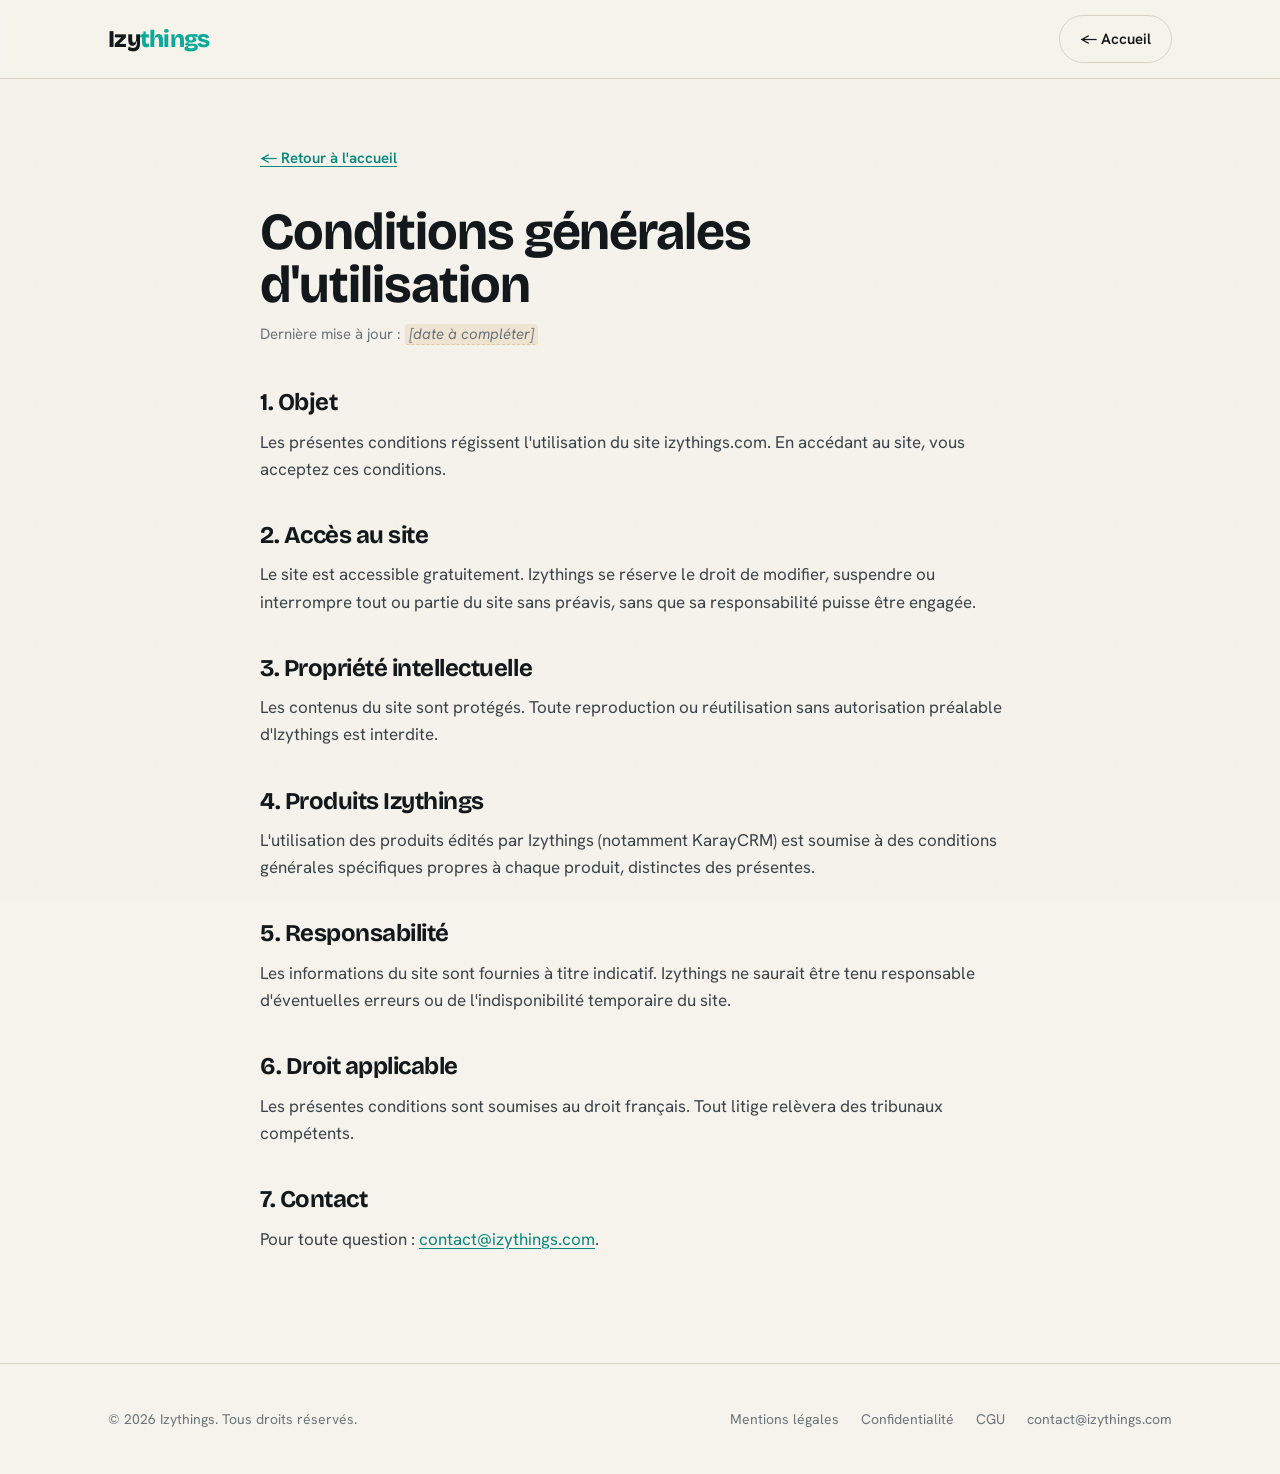
==== cgu.html @ da50618d "Add files via upload" ====
<!DOCTYPE html>
<html lang="fr">
<head>
  <meta charset="UTF-8" />
  <meta name="viewport" content="width=device-width, initial-scale=1.0" />
  <title>Conditions générales d'utilisation — Izythings</title>
  <meta name="description" content="Conditions générales d'utilisation du site Izythings." />
  <meta name="robots" content="index, follow" />
  <link rel="canonical" href="https://izythings.com/cgu.html" />
  <link rel="preconnect" href="https://fonts.googleapis.com" />
  <link rel="preconnect" href="https://fonts.gstatic.com" crossorigin />
  <link href="https://fonts.googleapis.com/css2?family=Bricolage+Grotesque:opsz,wght@12..96,700;12..96,800&family=Hanken+Grotesk:wght@400;500;600;700&display=swap" rel="stylesheet" />
  <link rel="stylesheet" href="styles.css" />
</head>
<body>
  <header id="site-header" class="scrolled">
    <div class="wrap nav">
      <a href="index.html" class="brand">Izy<span>things</span></a>
      <nav class="nav-links" aria-label="Navigation principale">
        <a class="btn btn-ghost" href="index.html">← Accueil</a>
      </nav>
    </div>
  </header>

  <main class="wrap legal">
    <a class="back" href="index.html">← Retour à l'accueil</a>
    <h1>Conditions générales d'utilisation</h1>
    <p class="updated">Dernière mise à jour : <span class="ph">[date à compléter]</span></p>

    <h2>1. Objet</h2>
    <p>Les présentes conditions régissent l'utilisation du site izythings.com. En accédant au site, vous acceptez ces conditions.</p>

    <h2>2. Accès au site</h2>
    <p>Le site est accessible gratuitement. Izythings se réserve le droit de modifier, suspendre ou interrompre tout ou partie du site sans préavis, sans que sa responsabilité puisse être engagée.</p>

    <h2>3. Propriété intellectuelle</h2>
    <p>Les contenus du site sont protégés. Toute reproduction ou réutilisation sans autorisation préalable d'Izythings est interdite.</p>

    <h2>4. Produits Izythings</h2>
    <p>L'utilisation des produits édités par Izythings (notamment KarayCRM) est soumise à des conditions générales spécifiques propres à chaque produit, distinctes des présentes.</p>

    <h2>5. Responsabilité</h2>
    <p>Les informations du site sont fournies à titre indicatif. Izythings ne saurait être tenu responsable d'éventuelles erreurs ou de l'indisponibilité temporaire du site.</p>

    <h2>6. Droit applicable</h2>
    <p>Les présentes conditions sont soumises au droit français. Tout litige relèvera des tribunaux compétents.</p>

    <h2>7. Contact</h2>
    <p>Pour toute question : <a href="mailto:contact@izythings.com">contact@izythings.com</a>.</p>
  </main>

  <footer>
    <div class="wrap foot-grid">
      <span class="copy">© 2026 Izythings. Tous droits réservés.</span>
      <nav class="foot-links" aria-label="Liens légaux">
        <a href="mentions-legales.html">Mentions légales</a>
        <a href="confidentialite.html">Confidentialité</a>
        <a href="cgu.html">CGU</a>
        <a href="mailto:contact@izythings.com">contact@izythings.com</a>
      </nav>
    </div>
  </footer>
</body>
</html>
---- styles.css ----
/* ============================================================
   Izythings — feuille de style partagée
   ============================================================ */

:root {
  --paper: #F6F3EC;
  --paper-2: #EFEBE1;
  --ink: #12181C;
  --ink-soft: #3A434A;
  --ink-faint: #6B747B;
  --turquoise: #0BA99A;
  --turquoise-deep: #07897D;
  --sand: #E4C9A0;
  --line: #D9D2C4;
  --white: #FFFFFF;
  --shadow: 0 1px 2px rgba(18,24,28,.04), 0 12px 32px -12px rgba(18,24,28,.16);
  --maxw: 1120px;
}

* { margin: 0; padding: 0; box-sizing: border-box; }

html { scroll-behavior: smooth; }

body {
  background: var(--paper);
  color: var(--ink);
  font-family: "Hanken Grotesk", system-ui, sans-serif;
  font-size: 18px;
  line-height: 1.6;
  -webkit-font-smoothing: antialiased;
  text-rendering: optimizeLegibility;
  overflow-x: hidden;
}

/* subtle paper grain */
body::before {
  content: "";
  position: fixed;
  inset: 0;
  pointer-events: none;
  z-index: 1;
  opacity: .035;
  background-image: url("data:image/svg+xml,%3Csvg xmlns='http://www.w3.org/2000/svg' width='120' height='120'%3E%3Cfilter id='n'%3E%3CfeTurbulence type='fractalNoise' baseFrequency='.9' numOctaves='2'/%3E%3C/filter%3E%3Crect width='100%25' height='100%25' filter='url(%23n)'/%3E%3C/svg%3E");
}

h1, h2, h3 {
  font-family: "Bricolage Grotesque", "Hanken Grotesk", sans-serif;
  font-weight: 700;
  line-height: 1.02;
  letter-spacing: -0.02em;
}

a { color: inherit; text-decoration: none; }

.wrap { max-width: var(--maxw); margin: 0 auto; padding: 0 28px; position: relative; z-index: 2; }

/* ---------- Header ---------- */
header {
  position: sticky; top: 0; z-index: 50;
  backdrop-filter: saturate(140%) blur(8px);
  background: rgba(246,243,236,0);
  transition: background .3s ease, border-color .3s ease;
  border-bottom: 1px solid transparent;
}
header.scrolled {
  background: rgba(246,243,236,.82);
  border-bottom: 1px solid var(--line);
}
.nav { display: flex; align-items: center; justify-content: space-between; height: 78px; }
.brand { font-family: "Bricolage Grotesque", sans-serif; font-weight: 800; font-size: 24px; letter-spacing: -0.03em; }
.brand span { color: var(--turquoise); }
.nav-links { display: flex; align-items: center; gap: 30px; }
.nav-links a.lnk { font-size: 15px; color: var(--ink-soft); transition: color .2s; }
.nav-links a.lnk:hover { color: var(--ink); }

.btn {
  display: inline-flex; align-items: center; gap: 8px;
  font-weight: 600; font-size: 15px;
  padding: 11px 20px; border-radius: 999px;
  transition: transform .15s ease, background .2s ease, box-shadow .2s;
  cursor: pointer; border: 1px solid transparent;
}
.btn-primary { background: var(--ink); color: var(--paper); }
.btn-primary:hover { transform: translateY(-2px); box-shadow: 0 10px 24px -10px rgba(18,24,28,.5); }
.btn-accent { background: var(--turquoise); color: #fff; }
.btn-accent:hover { background: var(--turquoise-deep); transform: translateY(-2px); }
.btn-ghost { background: transparent; color: var(--ink); border-color: var(--line); }
.btn-ghost:hover { border-color: var(--ink); }

@media (max-width: 720px) { .nav-links a.lnk { display: none; } }

/* ---------- Hero ---------- */
.hero { position: relative; padding: 92px 0 84px; overflow: hidden; }
.hero-contours {
  position: absolute; top: -60px; right: -180px; width: 760px; max-width: 90vw;
  color: var(--turquoise); opacity: .16; z-index: 0; pointer-events: none;
}
.eyebrow {
  display: inline-flex; align-items: center; gap: 9px;
  font-size: 13px; font-weight: 600; letter-spacing: .14em; text-transform: uppercase;
  color: var(--turquoise-deep); margin-bottom: 26px;
}
.eyebrow::before { content: ""; width: 26px; height: 1px; background: var(--turquoise); display: inline-block; }
.hero h1 { font-size: clamp(42px, 7vw, 82px); max-width: 16ch; }
.hero h1 em { font-style: normal; color: var(--turquoise); }
.hero p.lead { font-size: clamp(18px, 2.2vw, 22px); color: var(--ink-soft); max-width: 56ch; margin-top: 28px; }
.hero-cta { display: flex; flex-wrap: wrap; gap: 14px; margin-top: 40px; }

/* staggered load */
.reveal { opacity: 0; transform: translateY(16px); animation: rise .8s cubic-bezier(.2,.7,.2,1) forwards; }
.d1 { animation-delay: .05s; } .d2 { animation-delay: .15s; } .d3 { animation-delay: .25s; }
.d4 { animation-delay: .35s; } .d5 { animation-delay: .45s; }
@keyframes rise { to { opacity: 1; transform: none; } }
@media (prefers-reduced-motion: reduce) { .reveal { animation: none; opacity: 1; transform: none; } html { scroll-behavior: auto; } }

/* ---------- Sections ---------- */
section { position: relative; }
.section-pad { padding: 84px 0; }
.section-head { max-width: 60ch; margin-bottom: 52px; }
.section-head .eyebrow { margin-bottom: 18px; }
.section-head h2 { font-size: clamp(30px, 4vw, 46px); }
.section-head p { color: var(--ink-soft); margin-top: 16px; }

/* values */
.values { display: grid; grid-template-columns: repeat(3, 1fr); gap: 26px; }
.value { background: var(--white); border: 1px solid var(--line); border-radius: 20px; padding: 30px; box-shadow: var(--shadow); }
.value .ico { width: 46px; height: 46px; border-radius: 12px; display: grid; place-items: center; background: var(--paper-2); color: var(--turquoise-deep); margin-bottom: 20px; }
.value h3 { font-size: 21px; margin-bottom: 10px; }
.value p { font-size: 16px; color: var(--ink-soft); }
@media (max-width: 860px) { .values { grid-template-columns: 1fr; } }

/* products */
.products { display: grid; grid-template-columns: repeat(2, 1fr); gap: 26px; }
.product {
  position: relative; background: var(--white); border: 1px solid var(--line);
  border-radius: 22px; padding: 34px; box-shadow: var(--shadow);
  display: flex; flex-direction: column; transition: transform .2s ease, box-shadow .2s ease;
}
.product:hover { transform: translateY(-4px); box-shadow: 0 1px 2px rgba(18,24,28,.04), 0 24px 50px -18px rgba(18,24,28,.28); }
.product.soon { background: var(--paper-2); box-shadow: none; }
.product-top { display: flex; align-items: center; justify-content: space-between; gap: 12px; margin-bottom: 16px; }
.product h3 { font-size: 28px; }
.badge { font-size: 12px; font-weight: 700; letter-spacing: .06em; text-transform: uppercase; padding: 5px 11px; border-radius: 999px; white-space: nowrap; }
.badge-live { background: rgba(11,169,154,.14); color: var(--turquoise-deep); }
.badge-soon { background: rgba(18,24,28,.07); color: var(--ink-faint); }
.product .tag { font-weight: 600; font-size: 17px; margin-bottom: 10px; }
.product .desc { font-size: 16px; color: var(--ink-soft); margin-bottom: 26px; }
.product .foot { margin-top: auto; }
.product .more { display: inline-flex; align-items: center; gap: 8px; font-weight: 600; color: var(--turquoise-deep); }
.product .more svg { transition: transform .2s ease; }
.product:hover .more svg { transform: translateX(4px); }
.product .more.disabled { color: var(--ink-faint); cursor: default; }
@media (max-width: 760px) { .products { grid-template-columns: 1fr; } }

/* about */
.about { background: var(--ink); color: var(--paper); border-radius: 28px; padding: clamp(36px, 6vw, 72px); position: relative; overflow: hidden; }
.about .eyebrow { color: var(--sand); }
.about .eyebrow::before { background: var(--sand); }
.about h2 { font-size: clamp(28px, 4vw, 44px); max-width: 18ch; }
.about p { color: #C7CBC9; max-width: 60ch; margin-top: 22px; font-size: 18px; }
.about-contours { position: absolute; bottom: -220px; left: -120px; width: 560px; color: var(--turquoise); opacity: .18; }

/* contact */
.contact { text-align: center; padding: 96px 0; }
.contact h2 { font-size: clamp(32px, 5vw, 56px); }
.contact p { color: var(--ink-soft); margin: 18px auto 34px; max-width: 48ch; }

/* footer */
footer { border-top: 1px solid var(--line); padding: 44px 0; }
.foot-grid { display: flex; flex-wrap: wrap; gap: 18px; align-items: center; justify-content: space-between; }
.foot-links { display: flex; flex-wrap: wrap; gap: 22px; }
.foot-links a { font-size: 14px; color: var(--ink-faint); transition: color .2s; }
.foot-links a:hover { color: var(--ink); }
.copy { font-size: 14px; color: var(--ink-faint); }

/* ---------- Legal pages ---------- */
.legal { padding: 64px 0 96px; max-width: 760px; }
.legal .back { font-size: 15px; color: var(--turquoise-deep); font-weight: 600; display: inline-flex; gap: 7px; align-items: center; margin-bottom: 36px; }
.legal h1 { font-size: clamp(34px, 5vw, 52px); margin-bottom: 10px; }
.legal .updated { color: var(--ink-faint); font-size: 15px; margin-bottom: 44px; }
.legal h2 { font-size: 24px; margin: 40px 0 14px; }
.legal p, .legal li { color: var(--ink-soft); font-size: 17px; margin-bottom: 14px; }
.legal ul { padding-left: 22px; }
.legal a { color: var(--turquoise-deep); text-decoration: underline; text-underline-offset: 3px; }
.ph { background: rgba(228,201,160,.35); border-bottom: 1px dashed var(--sand); padding: 0 4px; border-radius: 3px; font-style: italic; }
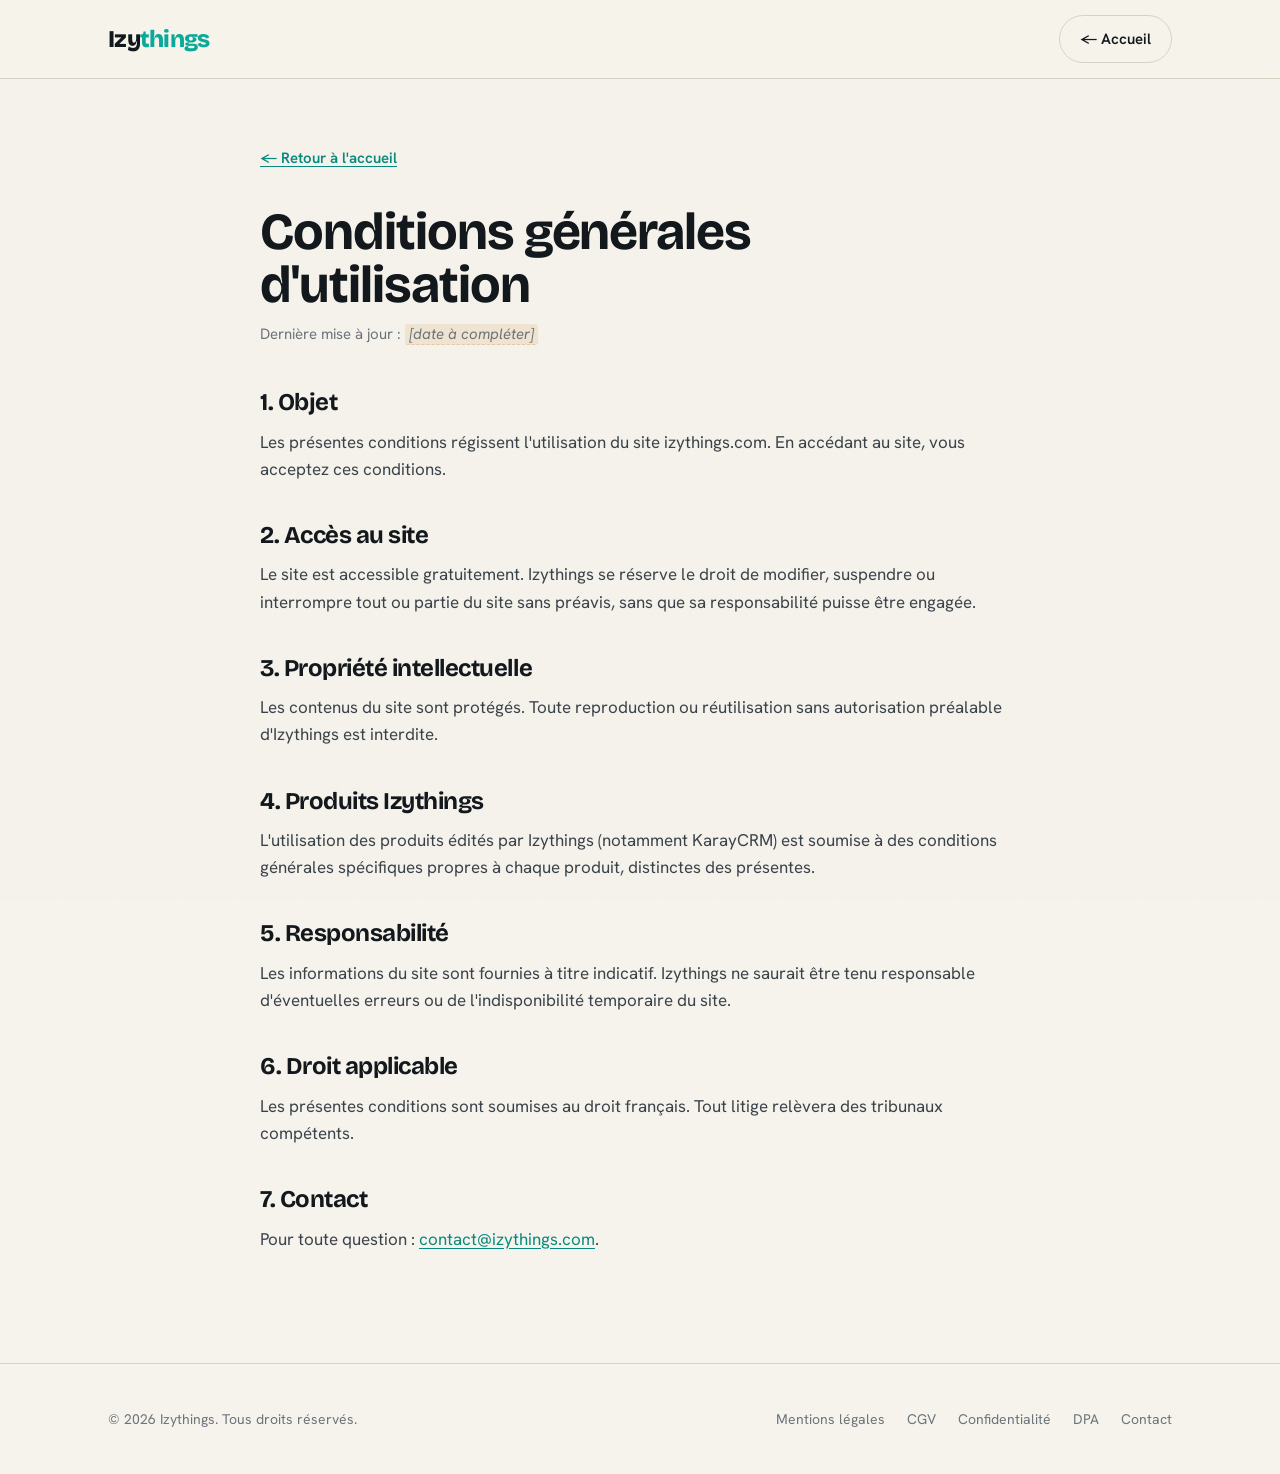
==== commit 8a3f5d00: "Add CGV and DPA pages, complete legal hub with real Kbis data - Fill mentions-legales with real SIRE" ====
--- a/cgu.html
+++ b/cgu.html
@@ -54,9 +54,10 @@
       <span class="copy">© 2026 Izythings. Tous droits réservés.</span>
       <nav class="foot-links" aria-label="Liens légaux">
         <a href="mentions-legales.html">Mentions légales</a>
+        <a href="cgv.html">CGV</a>
         <a href="confidentialite.html">Confidentialité</a>
-        <a href="cgu.html">CGU</a>
-        <a href="mailto:contact@izythings.com">contact@izythings.com</a>
+        <a href="dpa.html">DPA</a>
+        <a href="mailto:contact@izythings.com">Contact</a>
       </nav>
     </div>
   </footer>
--- a/styles.css
+++ b/styles.css
@@ -130,6 +130,9 @@
 @media (max-width: 860px) { .values { grid-template-columns: 1fr; } }
 
 /* products */
+.product-intro { margin-bottom: 52px; }
+.product-intro .section-head { margin-bottom: 0; }
+.product-intro .btn { margin-top: 26px; }
 .products { display: grid; grid-template-columns: repeat(2, 1fr); gap: 26px; }
 .product {
   position: relative; background: var(--white); border: 1px solid var(--line);
@@ -150,7 +153,9 @@
 .product .more svg { transition: transform .2s ease; }
 .product:hover .more svg { transform: translateX(4px); }
 .product .more.disabled { color: var(--ink-faint); cursor: default; }
-@media (max-width: 760px) { .products { grid-template-columns: 1fr; } }
+@media (max-width: 760px) {
+  .products { grid-template-columns: 1fr; }
+}
 
 /* about */
 .about { background: var(--ink); color: var(--paper); border-radius: 28px; padding: clamp(36px, 6vw, 72px); position: relative; overflow: hidden; }
@@ -183,3 +188,9 @@
 .legal ul { padding-left: 22px; }
 .legal a { color: var(--turquoise-deep); text-decoration: underline; text-underline-offset: 3px; }
 .ph { background: rgba(228,201,160,.35); border-bottom: 1px dashed var(--sand); padding: 0 4px; border-radius: 3px; font-style: italic; }
+
+/* Legal tables */
+.legal table { width: 100%; border-collapse: collapse; margin-bottom: 20px; font-size: 15px; }
+.legal th { background: var(--paper-2); font-weight: 600; text-align: left; padding: 10px 14px; border: 1px solid var(--line); color: var(--ink); }
+.legal td { padding: 10px 14px; border: 1px solid var(--line); color: var(--ink-soft); vertical-align: top; }
+.legal tr:nth-child(even) td { background: rgba(246,243,236,.5); }
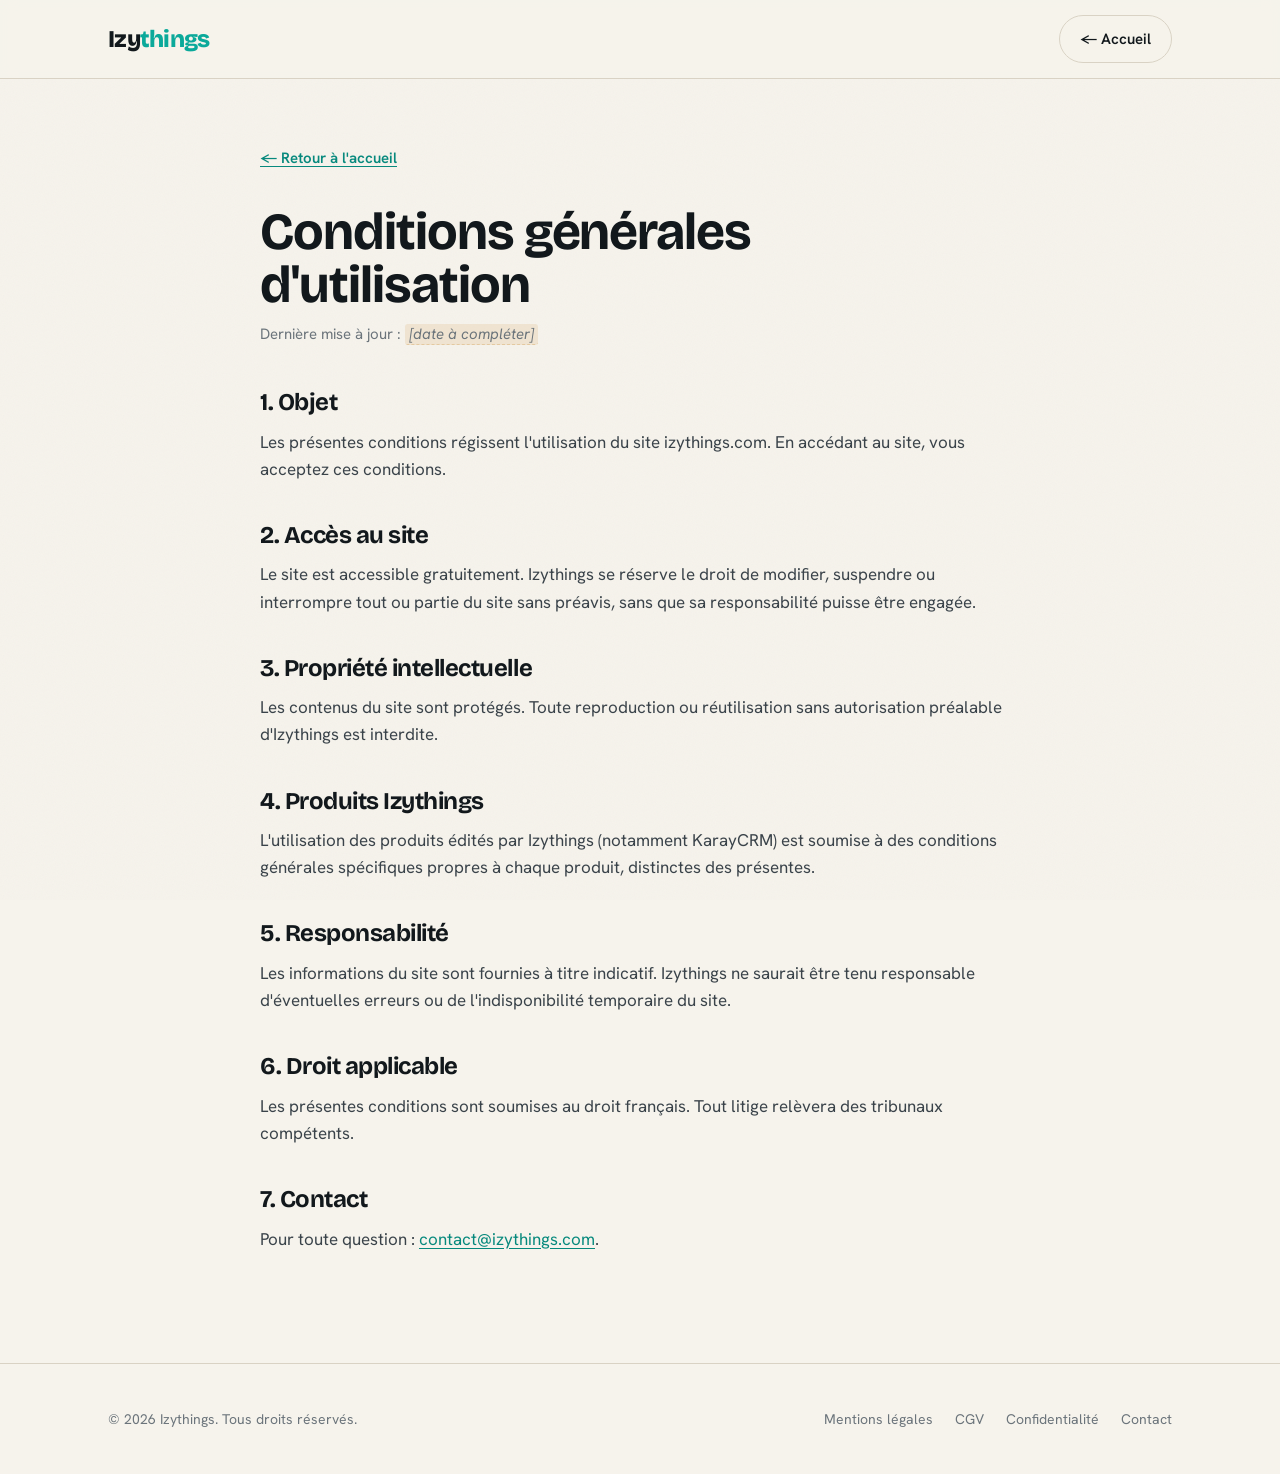
==== commit a4475549: "Remove DPA page, clean up references Page not needed yet (no active sub-processors). DPA available o" ====
--- a/cgu.html
+++ b/cgu.html
@@ -56,7 +56,6 @@
         <a href="mentions-legales.html">Mentions légales</a>
         <a href="cgv.html">CGV</a>
         <a href="confidentialite.html">Confidentialité</a>
-        <a href="dpa.html">DPA</a>
         <a href="mailto:contact@izythings.com">Contact</a>
       </nav>
     </div>
